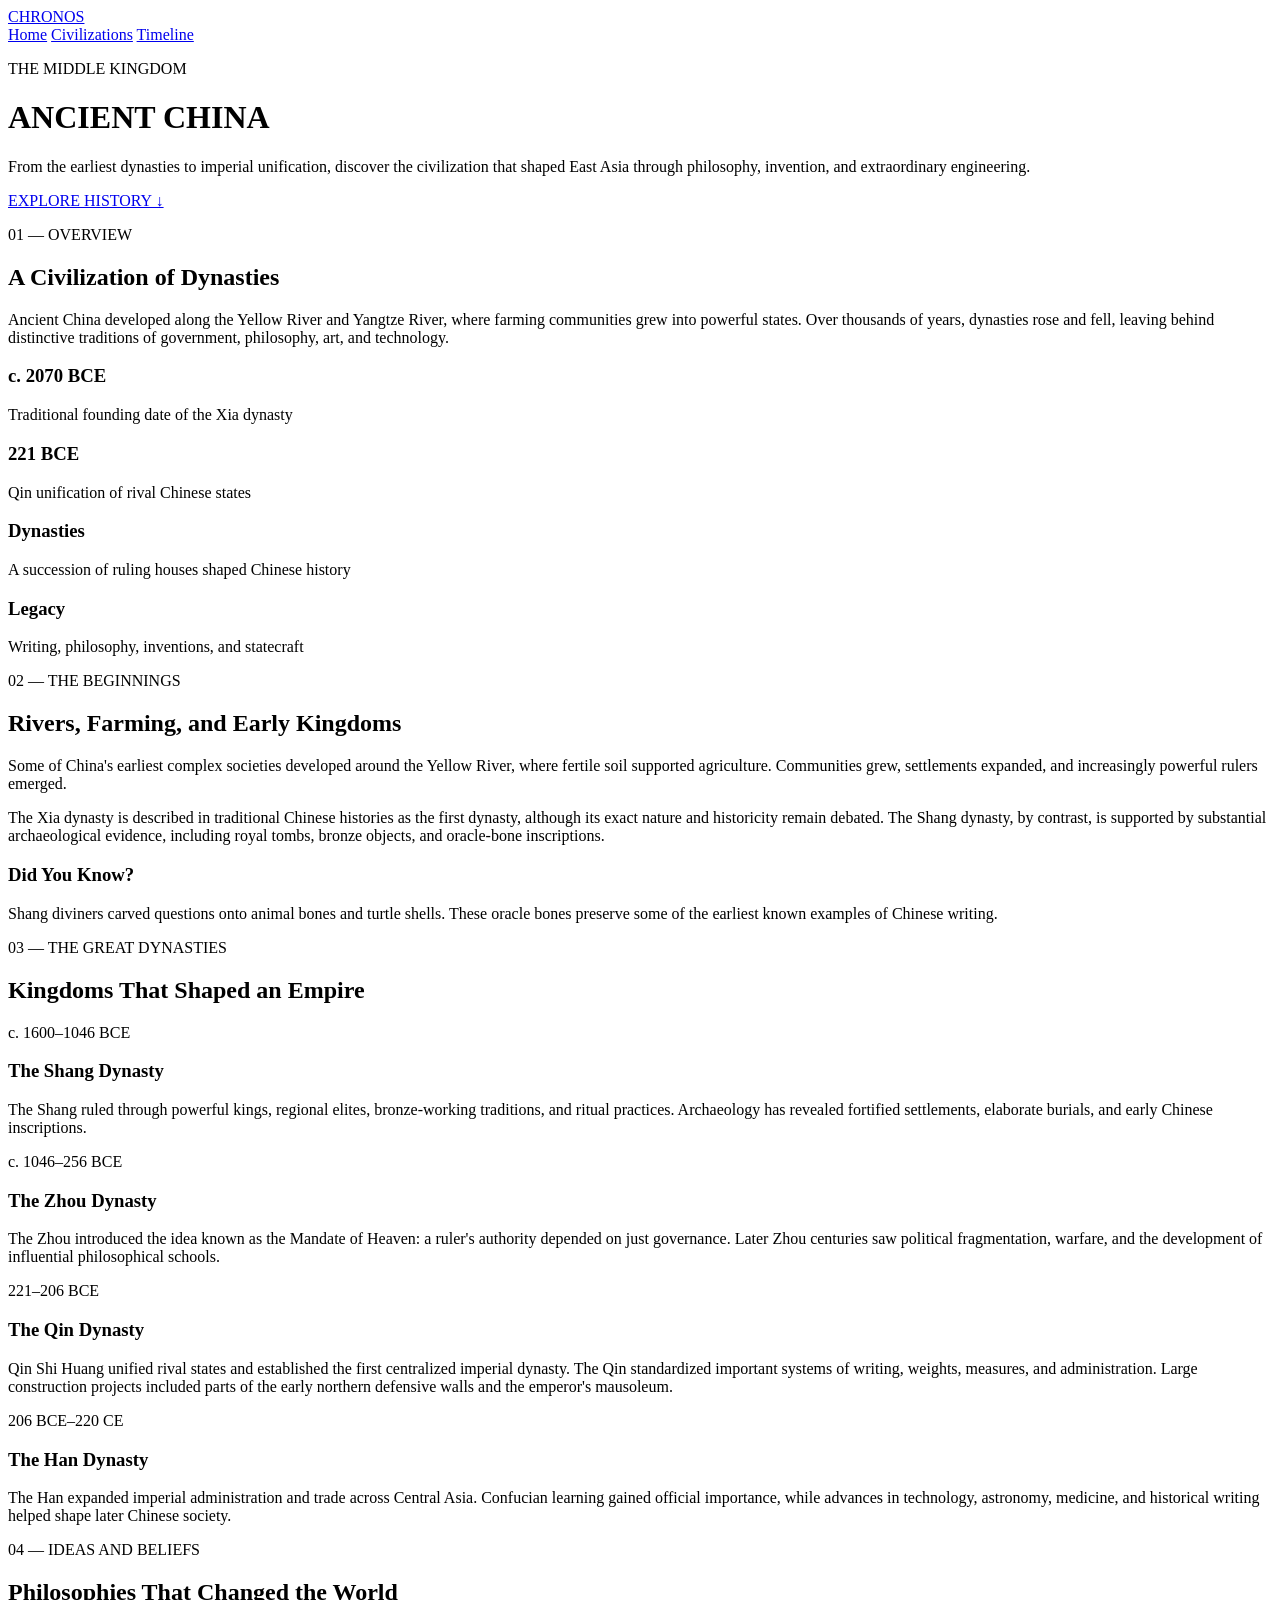
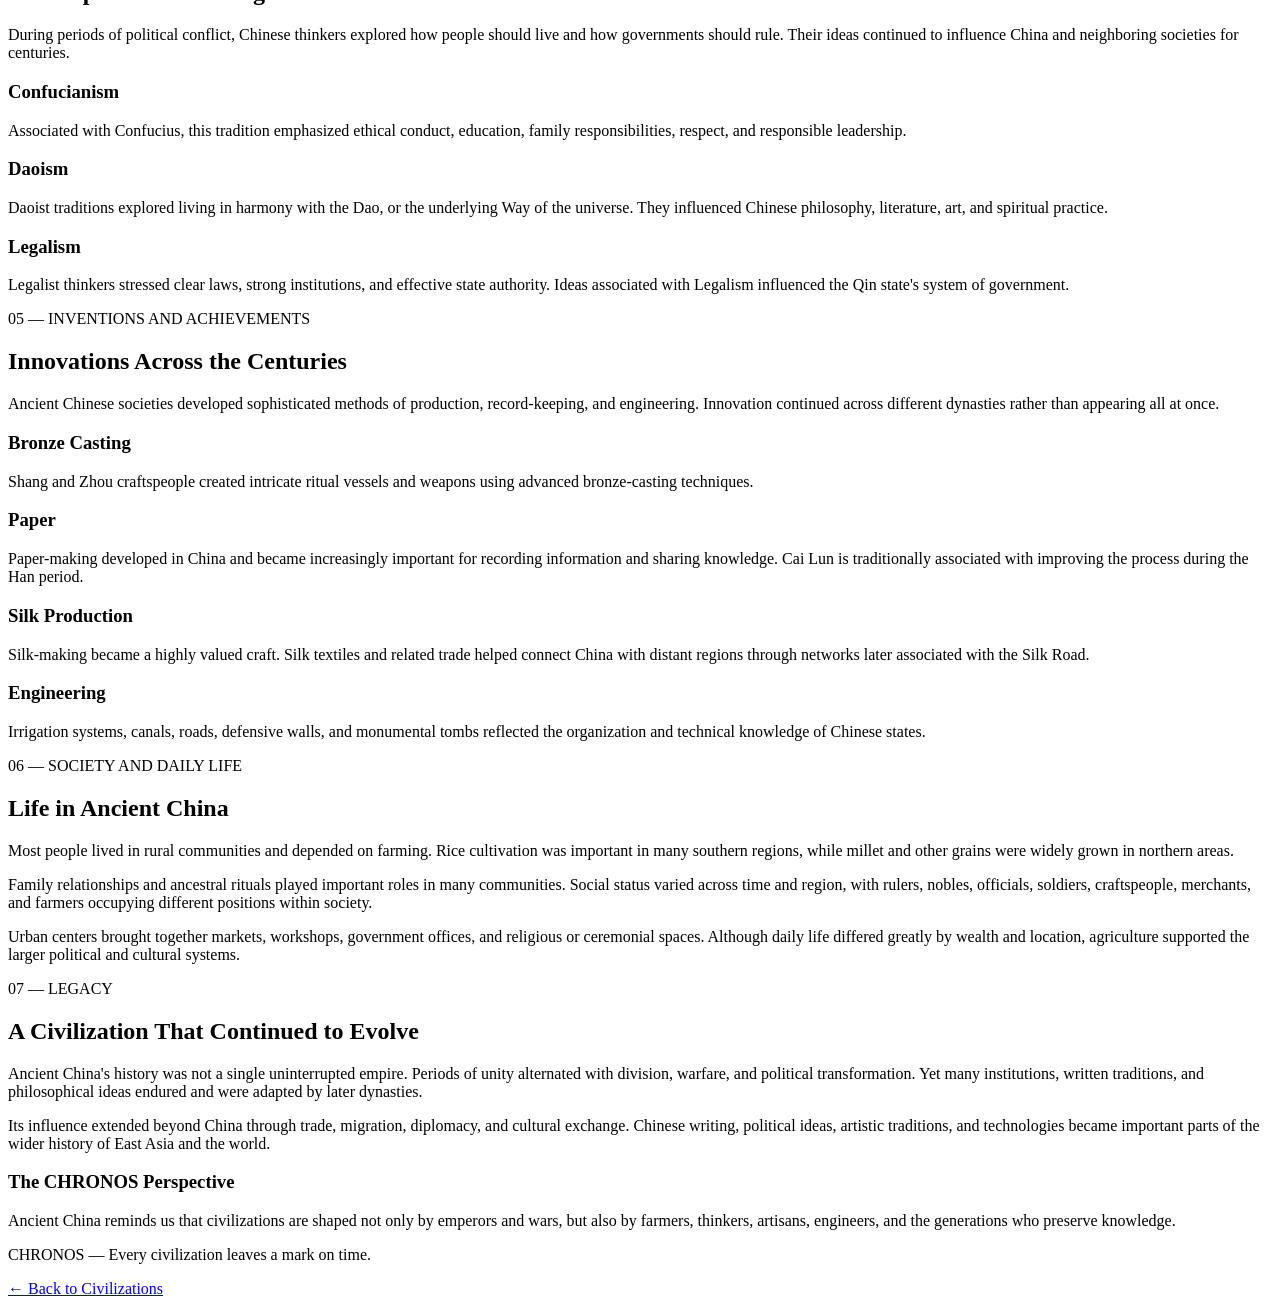
==== AncientChina.html @ 1f56f451 "Add files via upload" ====
<!DOCTYPE html>
<html lang="en">
<head>
    <meta charset="UTF-8">
    <meta name="viewport" content="width=device-width, initial-scale=1.0">
    <title>Ancient China | CHRONOS</title>
    <link rel="stylesheet" href="../CSS/style.css">
    <script src="../JS/main.js" defer></script>
</head>
<body>

<header class="civilization-header">
    <nav class="navbar">
        <a href="../index.html" class="logo">CHRONOS</a>
        <div class="nav-links">
            <a href="../index.html">Home</a>
            <a href="../civilizations.html">Civilizations</a>
            <a href="../timeline.html">Timeline</a>
        </div>
    </nav>

    <div class="header-content">
        <p class="subtitle">THE MIDDLE KINGDOM</p>
        <h1>ANCIENT CHINA</h1>
        <p>
            From the earliest dynasties to imperial unification,
            discover the civilization that shaped East Asia through
            philosophy, invention, and extraordinary engineering.
        </p>
        <a href="#overview" class="second-button">EXPLORE HISTORY ↓</a>
    </div>
</header>

<main>

<section id="overview" class="history-section">
    <p class="section-label">01 — OVERVIEW</p>
    <h2>A Civilization of Dynasties</h2>
    <p class="intro">
        Ancient China developed along the Yellow River and Yangtze River,
        where farming communities grew into powerful states. Over thousands
        of years, dynasties rose and fell, leaving behind distinctive
        traditions of government, philosophy, art, and technology.
    </p>

    <div class="facts">
        <div class="fact-card">
            <h3>c. 2070 BCE</h3>
            <p>Traditional founding date of the Xia dynasty</p>
        </div>
        <div class="fact-card">
            <h3>221 BCE</h3>
            <p>Qin unification of rival Chinese states</p>
        </div>
        <div class="fact-card">
            <h3>Dynasties</h3>
            <p>A succession of ruling houses shaped Chinese history</p>
        </div>
        <div class="fact-card">
            <h3>Legacy</h3>
            <p>Writing, philosophy, inventions, and statecraft</p>
        </div>
    </div>
</section>

<div class="section-divider"></div>

<section class="history-section">
    <p class="section-label">02 — THE BEGINNINGS</p>
    <h2>Rivers, Farming, and Early Kingdoms</h2>

    <p>
        Some of China's earliest complex societies developed around the
        Yellow River, where fertile soil supported agriculture. Communities
        grew, settlements expanded, and increasingly powerful rulers emerged.
    </p>

    <p>
        The Xia dynasty is described in traditional Chinese histories as
        the first dynasty, although its exact nature and historicity remain
        debated. The Shang dynasty, by contrast, is supported by substantial
        archaeological evidence, including royal tombs, bronze objects,
        and oracle-bone inscriptions.
    </p>

    <div class="callout">
        <h3>Did You Know?</h3>
        <p>
            Shang diviners carved questions onto animal bones and turtle
            shells. These oracle bones preserve some of the earliest known
            examples of Chinese writing.
        </p>
    </div>
</section>

<div class="section-divider"></div>

<section class="history-section">
    <p class="section-label">03 — THE GREAT DYNASTIES</p>
    <h2>Kingdoms That Shaped an Empire</h2>

    <div class="periods">

        <div class="period-card">
            <span class="period-date">c. 1600–1046 BCE</span>
            <h3>The Shang Dynasty</h3>
            <p>
                The Shang ruled through powerful kings, regional elites,
                bronze-working traditions, and ritual practices. Archaeology
                has revealed fortified settlements, elaborate burials,
                and early Chinese inscriptions.
            </p>
        </div>

        <div class="period-card">
            <span class="period-date">c. 1046–256 BCE</span>
            <h3>The Zhou Dynasty</h3>
            <p>
                The Zhou introduced the idea known as the Mandate of Heaven:
                a ruler's authority depended on just governance. Later Zhou
                centuries saw political fragmentation, warfare, and the
                development of influential philosophical schools.
            </p>
        </div>

        <div class="period-card">
            <span class="period-date">221–206 BCE</span>
            <h3>The Qin Dynasty</h3>
            <p>
                Qin Shi Huang unified rival states and established the first
                centralized imperial dynasty. The Qin standardized important
                systems of writing, weights, measures, and administration.
                Large construction projects included parts of the early
                northern defensive walls and the emperor's mausoleum.
            </p>
        </div>

        <div class="period-card">
            <span class="period-date">206 BCE–220 CE</span>
            <h3>The Han Dynasty</h3>
            <p>
                The Han expanded imperial administration and trade across
                Central Asia. Confucian learning gained official importance,
                while advances in technology, astronomy, medicine, and
                historical writing helped shape later Chinese society.
            </p>
        </div>

    </div>
</section>

<div class="section-divider"></div>

<section class="history-section">
    <p class="section-label">04 — IDEAS AND BELIEFS</p>
    <h2>Philosophies That Changed the World</h2>

    <p>
        During periods of political conflict, Chinese thinkers explored
        how people should live and how governments should rule. Their
        ideas continued to influence China and neighboring societies
        for centuries.
    </p>

    <div class="periods">

        <div class="period-card">
            <h3>Confucianism</h3>
            <p>
                Associated with Confucius, this tradition emphasized ethical
                conduct, education, family responsibilities, respect, and
                responsible leadership.
            </p>
        </div>

        <div class="period-card">
            <h3>Daoism</h3>
            <p>
                Daoist traditions explored living in harmony with the Dao,
                or the underlying Way of the universe. They influenced
                Chinese philosophy, literature, art, and spiritual practice.
            </p>
        </div>

        <div class="period-card">
            <h3>Legalism</h3>
            <p>
                Legalist thinkers stressed clear laws, strong institutions,
                and effective state authority. Ideas associated with Legalism
                influenced the Qin state's system of government.
            </p>
        </div>

    </div>
</section>

<div class="section-divider"></div>

<section class="history-section">
    <p class="section-label">05 — INVENTIONS AND ACHIEVEMENTS</p>
    <h2>Innovations Across the Centuries</h2>

    <p>
        Ancient Chinese societies developed sophisticated methods of
        production, record-keeping, and engineering. Innovation continued
        across different dynasties rather than appearing all at once.
    </p>

    <div class="periods">

        <div class="period-card">
            <h3>Bronze Casting</h3>
            <p>
                Shang and Zhou craftspeople created intricate ritual vessels
                and weapons using advanced bronze-casting techniques.
            </p>
        </div>

        <div class="period-card">
            <h3>Paper</h3>
            <p>
                Paper-making developed in China and became increasingly
                important for recording information and sharing knowledge.
                Cai Lun is traditionally associated with improving the
                process during the Han period.
            </p>
        </div>

        <div class="period-card">
            <h3>Silk Production</h3>
            <p>
                Silk-making became a highly valued craft. Silk textiles
                and related trade helped connect China with distant
                regions through networks later associated with the Silk Road.
            </p>
        </div>

        <div class="period-card">
            <h3>Engineering</h3>
            <p>
                Irrigation systems, canals, roads, defensive walls, and
                monumental tombs reflected the organization and technical
                knowledge of Chinese states.
            </p>
        </div>

    </div>
</section>

<div class="section-divider"></div>

<section class="history-section">
    <p class="section-label">06 — SOCIETY AND DAILY LIFE</p>
    <h2>Life in Ancient China</h2>

    <p>
        Most people lived in rural communities and depended on farming.
        Rice cultivation was important in many southern regions, while
        millet and other grains were widely grown in northern areas.
    </p>

    <p>
        Family relationships and ancestral rituals played important roles
        in many communities. Social status varied across time and region,
        with rulers, nobles, officials, soldiers, craftspeople, merchants,
        and farmers occupying different positions within society.
    </p>

    <p>
        Urban centers brought together markets, workshops, government
        offices, and religious or ceremonial spaces. Although daily life
        differed greatly by wealth and location, agriculture supported
        the larger political and cultural systems.
    </p>
</section>

<div class="section-divider"></div>

<section class="history-section">
    <p class="section-label">07 — LEGACY</p>
    <h2>A Civilization That Continued to Evolve</h2>

    <p>
        Ancient China's history was not a single uninterrupted empire.
        Periods of unity alternated with division, warfare, and political
        transformation. Yet many institutions, written traditions, and
        philosophical ideas endured and were adapted by later dynasties.
    </p>

    <p>
        Its influence extended beyond China through trade, migration,
        diplomacy, and cultural exchange. Chinese writing, political ideas,
        artistic traditions, and technologies became important parts of
        the wider history of East Asia and the world.
    </p>

    <div class="callout">
        <h3>The CHRONOS Perspective</h3>
        <p>
            Ancient China reminds us that civilizations are shaped not
            only by emperors and wars, but also by farmers, thinkers,
            artisans, engineers, and the generations who preserve knowledge.
        </p>
    </div>
</section>

</main>

<footer class="site-footer">
    <p>CHRONOS — Every civilization leaves a mark on time.</p>
    <a href="../civilizations.html">← Back to Civilizations</a>
</footer>

</body>
</html>
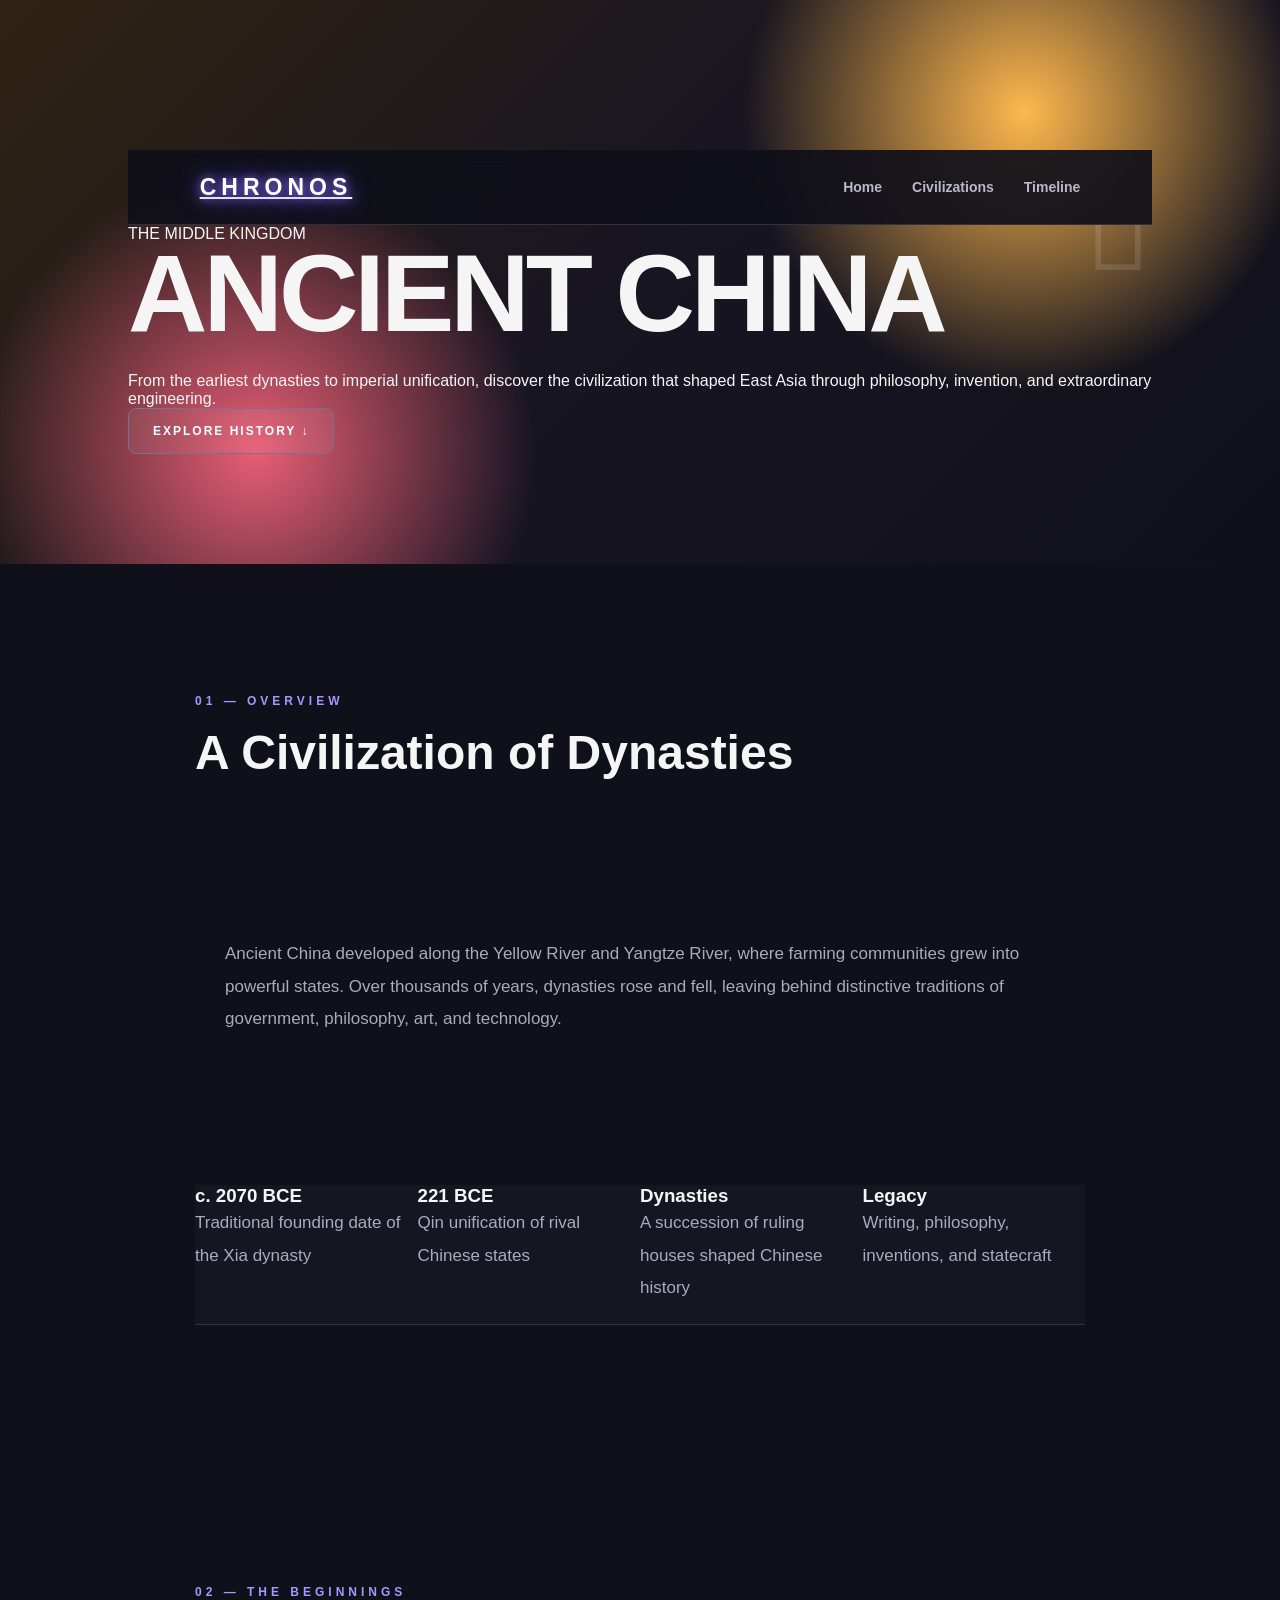
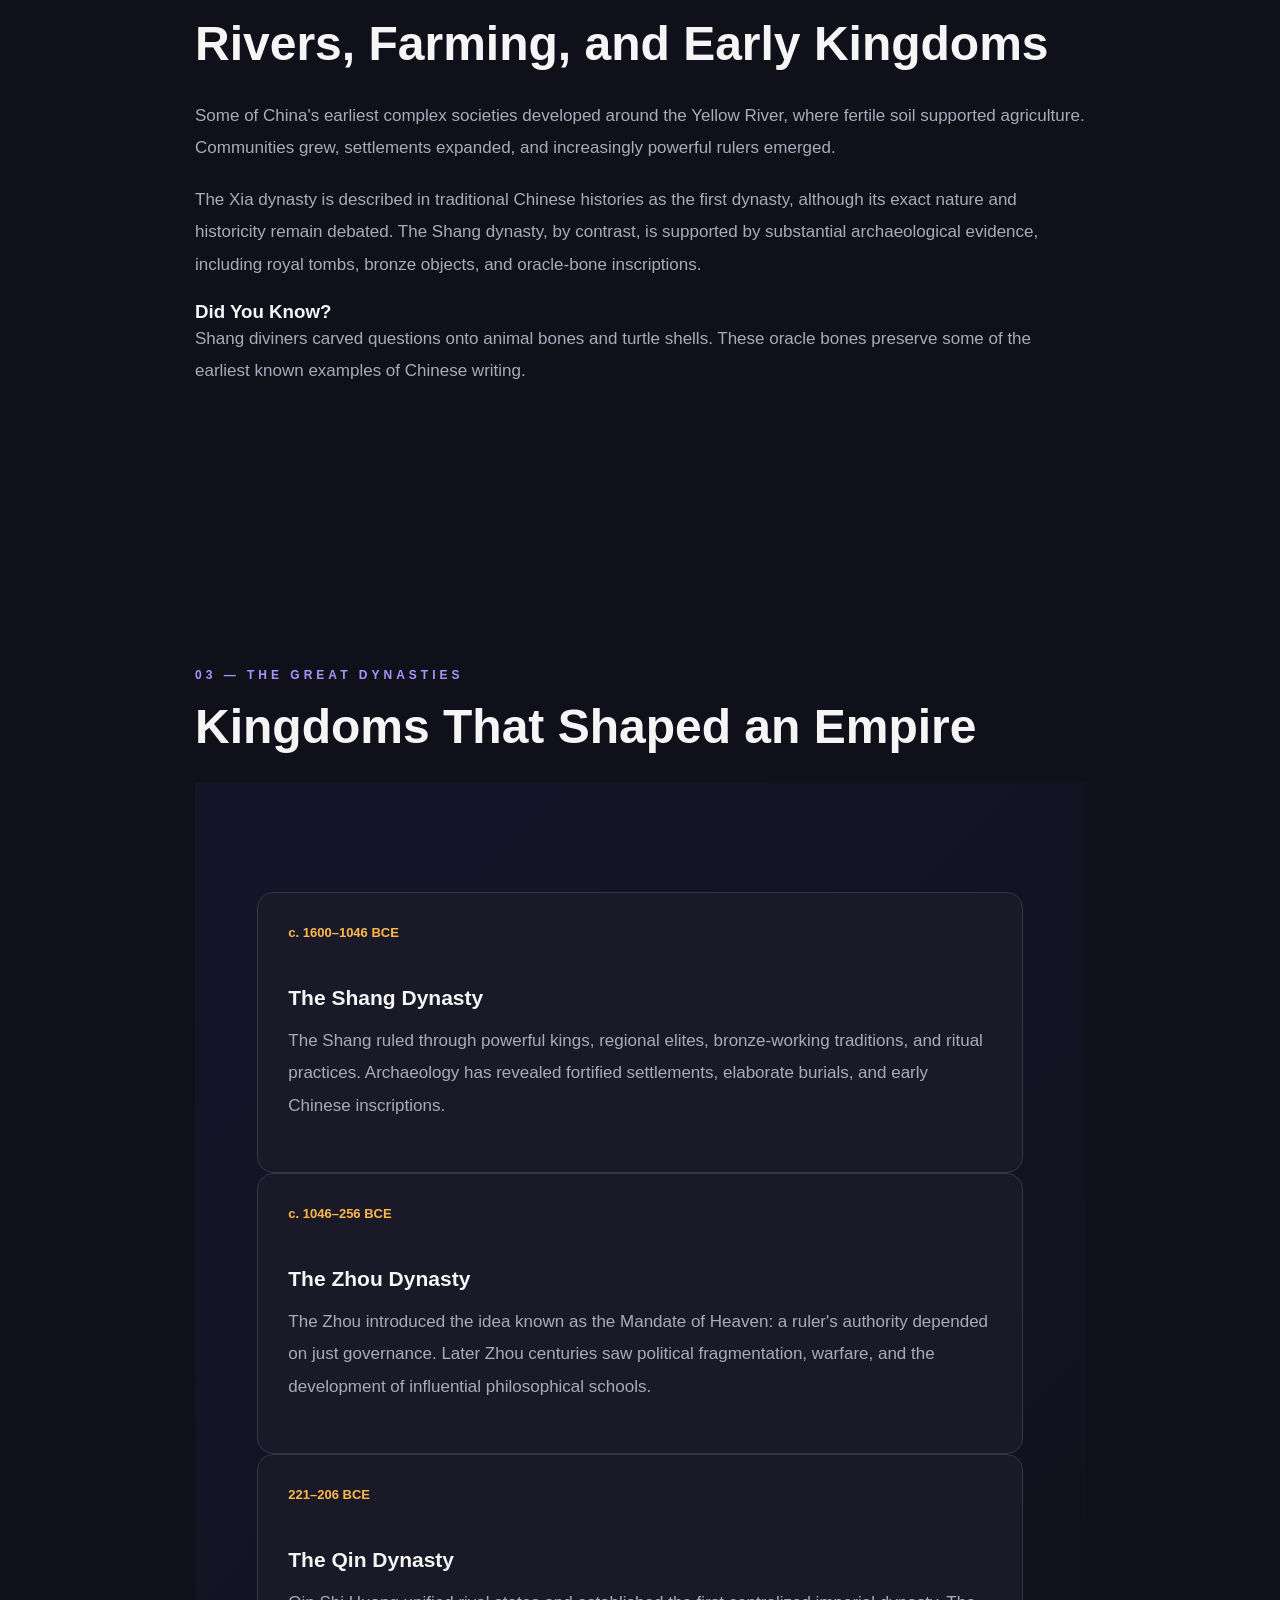
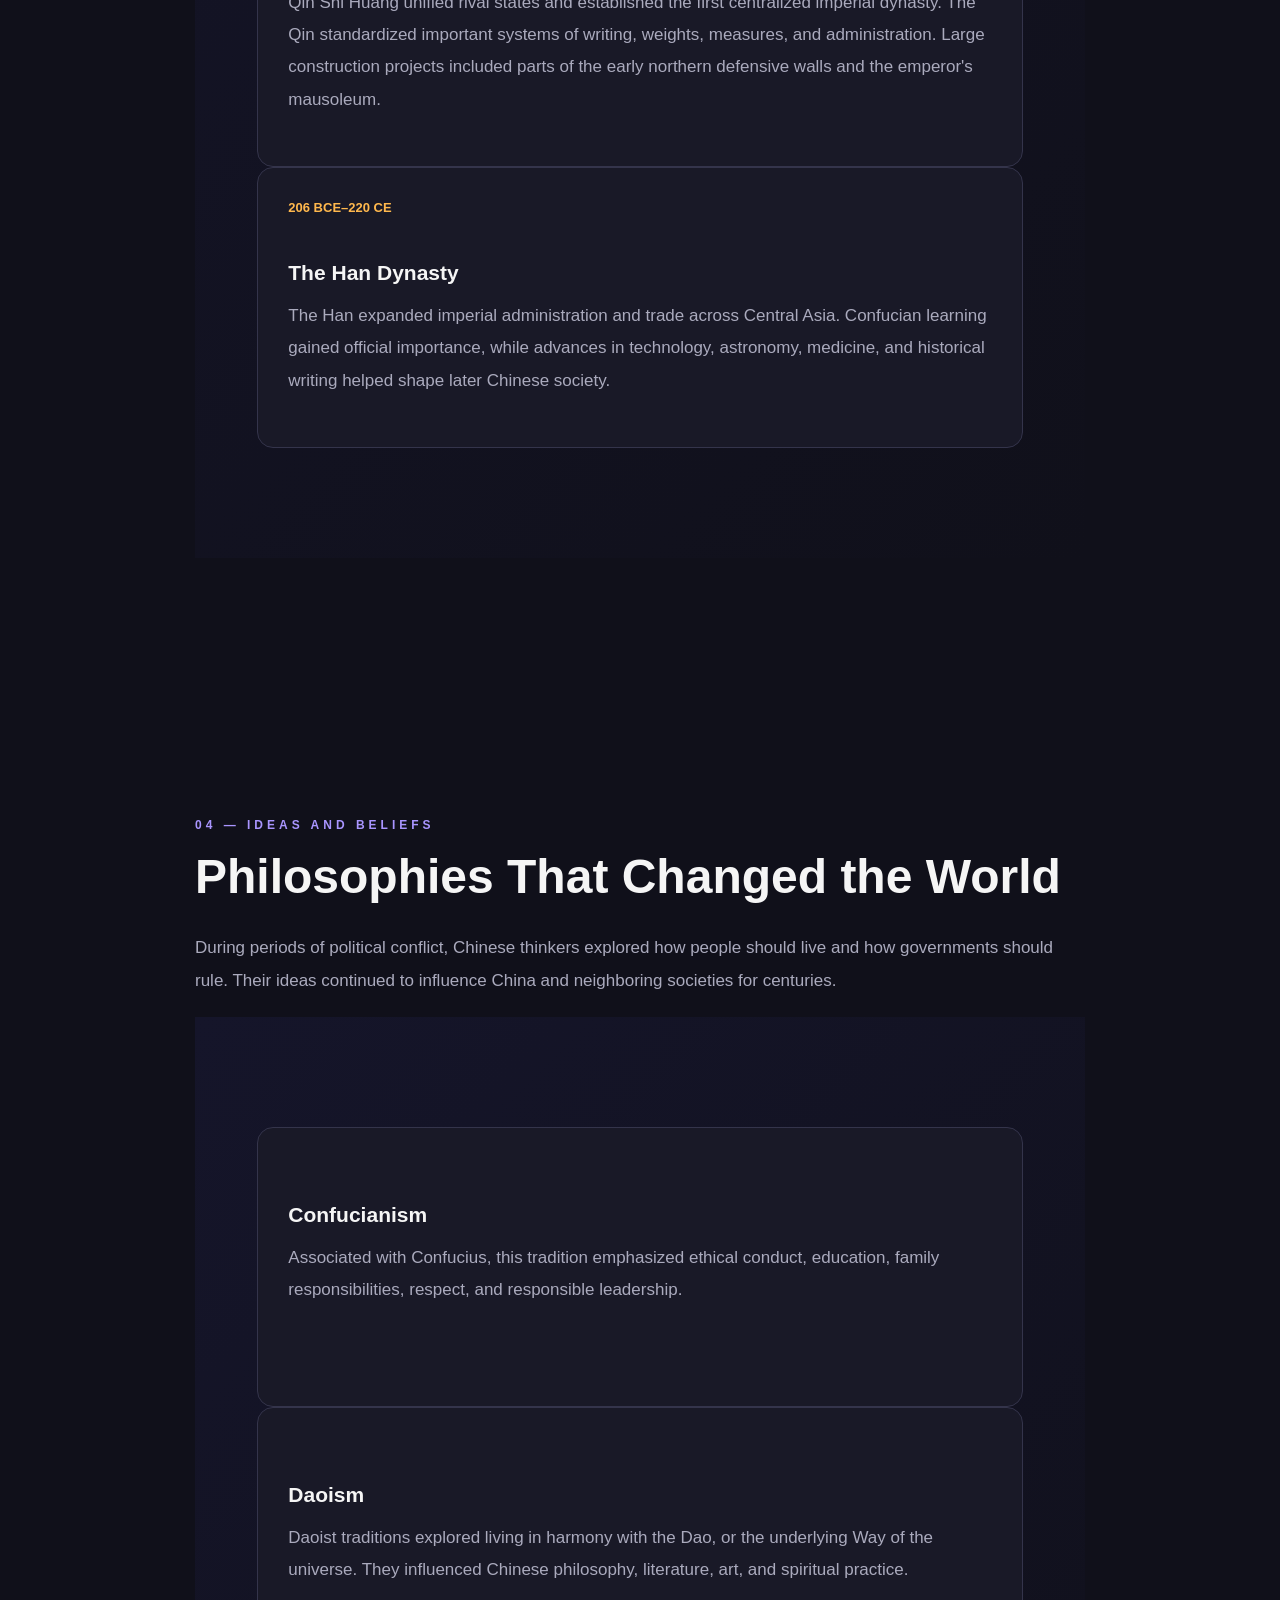
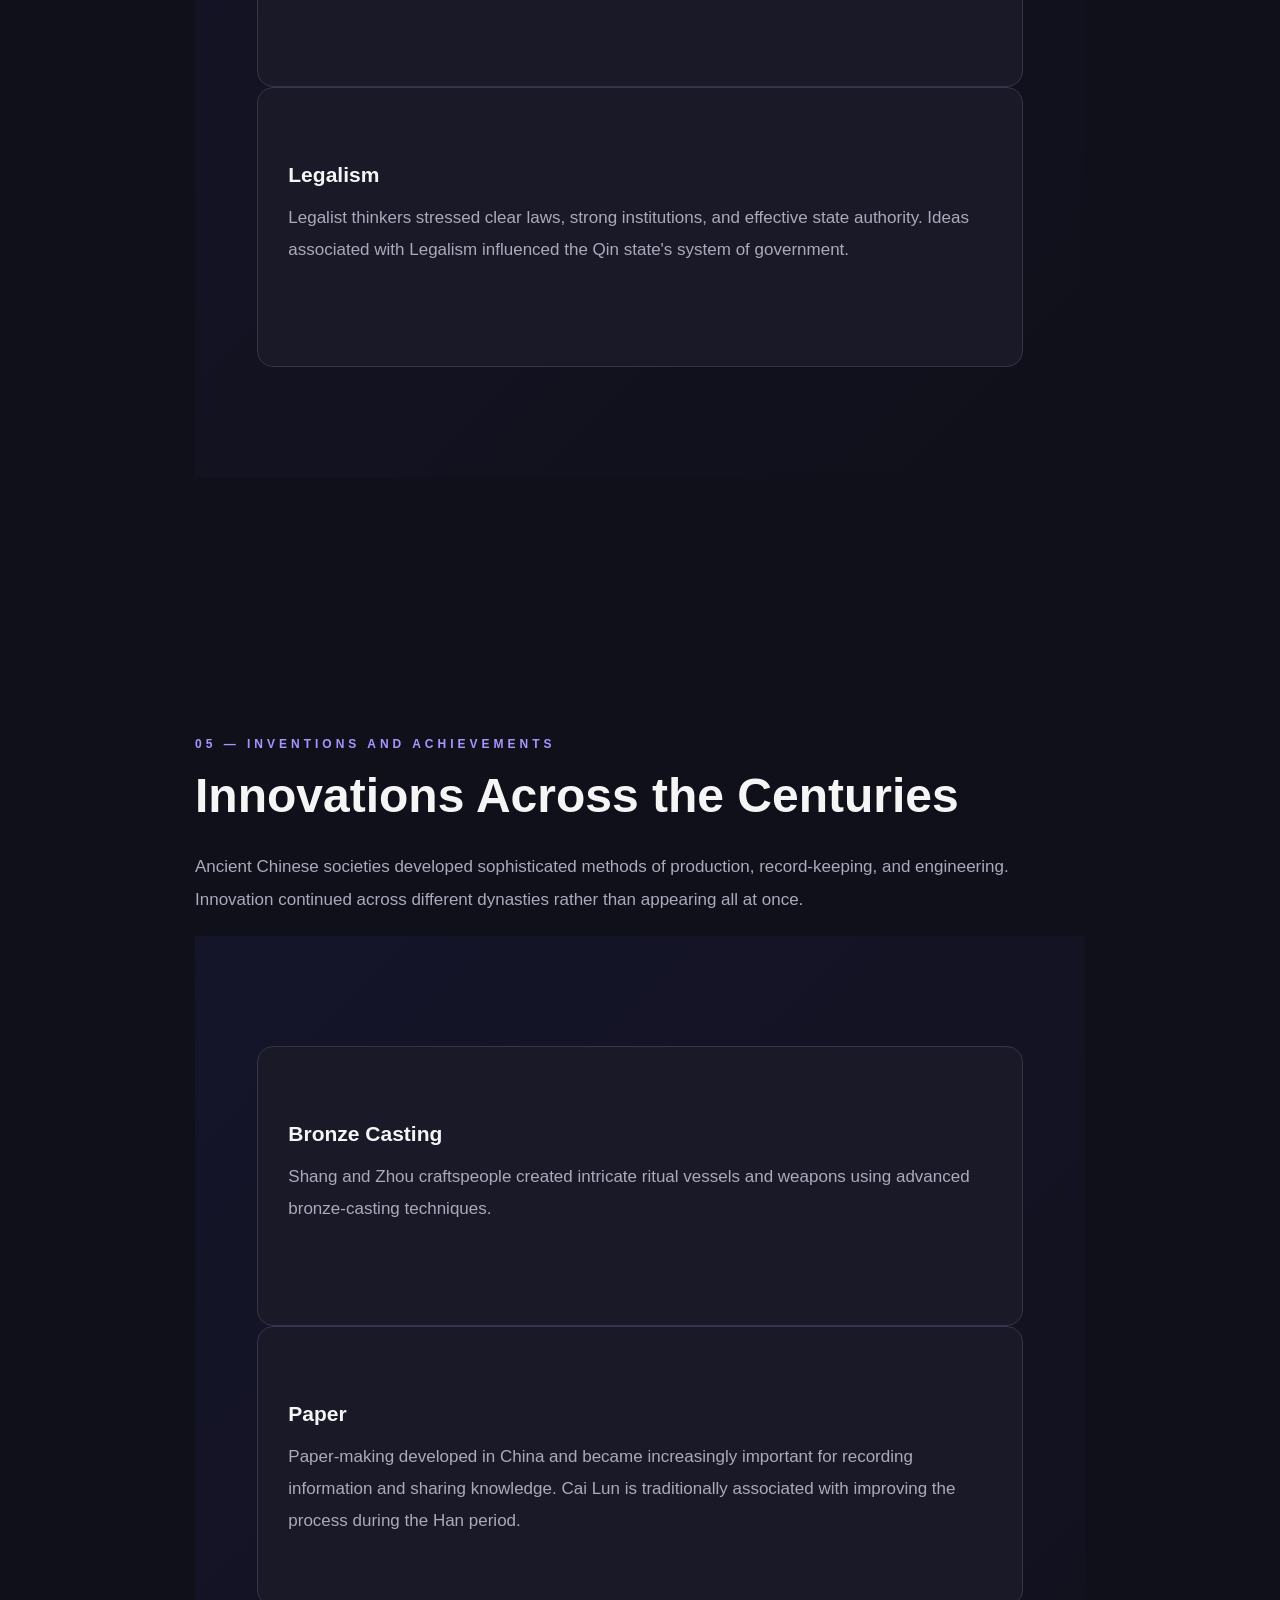
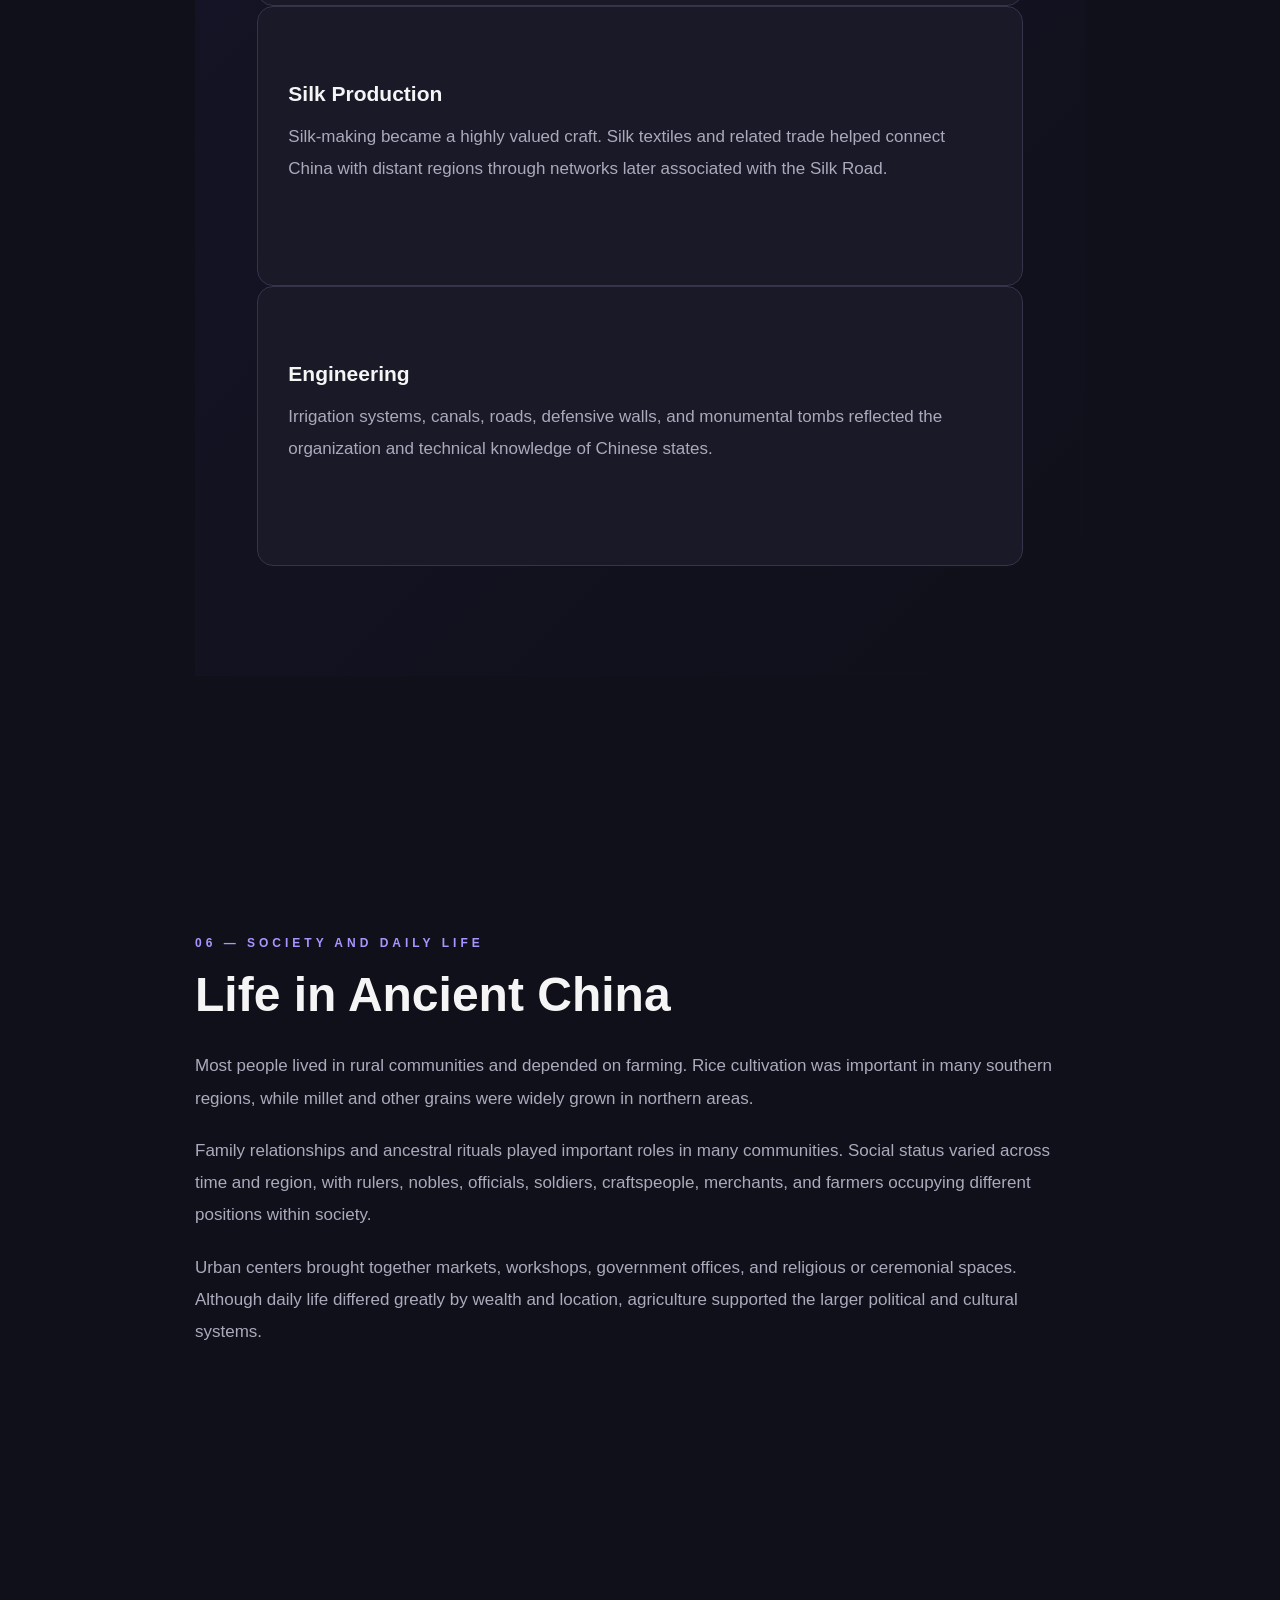
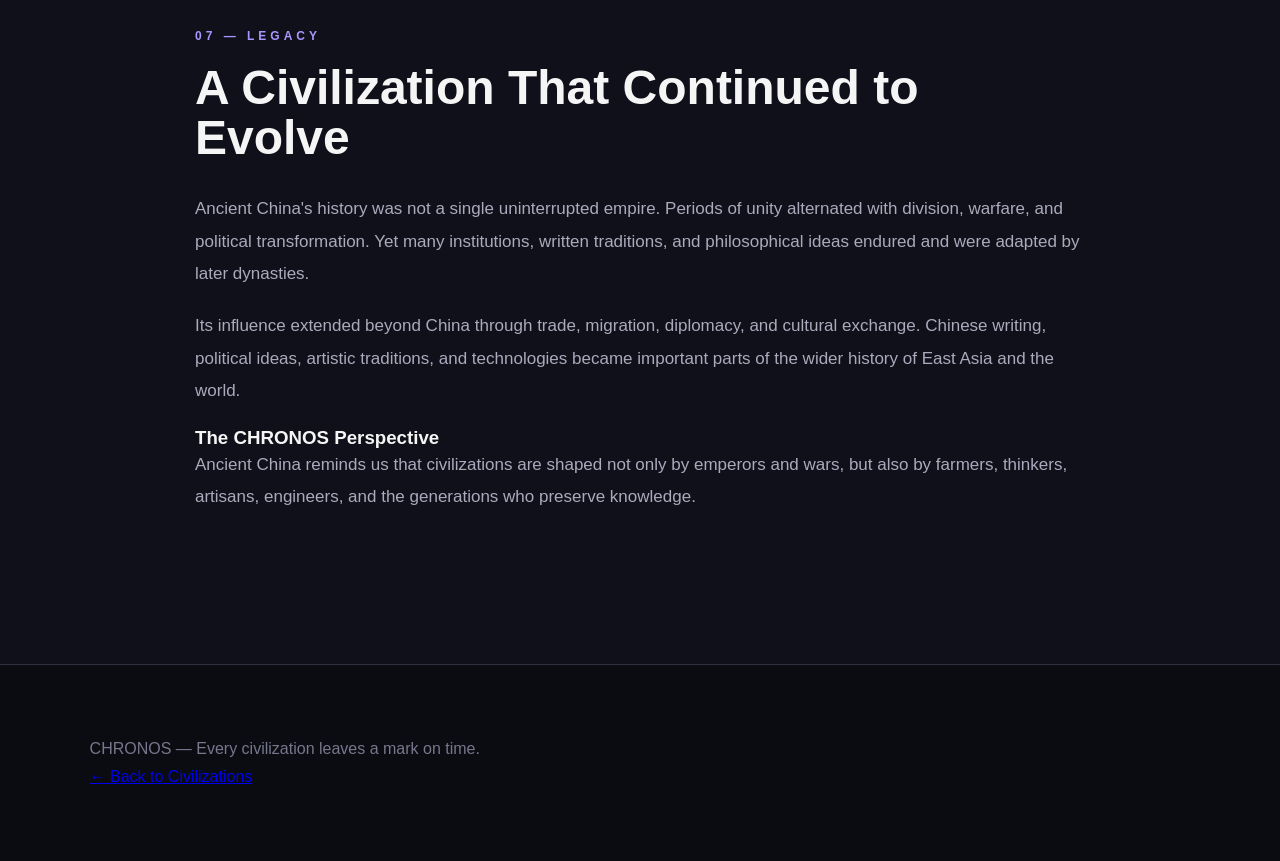
==== commit 3ca4ae3e: "Update AncientChina.html" ====
--- a/AncientChina.html
+++ b/AncientChina.html
@@ -4,7 +4,7 @@
     <meta charset="UTF-8">
     <meta name="viewport" content="width=device-width, initial-scale=1.0">
     <title>Ancient China | CHRONOS</title>
-    <link rel="stylesheet" href="../CSS/style.css">
+    <link rel="stylesheet" href="style.css">
     <script src="../JS/main.js" defer></script>
 </head>
 <body>
@@ -312,4 +312,4 @@
 </footer>
 
 </body>
-</html>+</html>
--- a/style.css
+++ b/style.css
@@ -0,0 +1,1011 @@
+/* =========================================
+   CHRONOS
+   A JOURNEY THROUGH HUMAN HISTORY
+   ========================================= */
+
+
+/* RESET */
+
+* {
+    margin: 0;
+    padding: 0;
+    box-sizing: border-box;
+}
+
+html {
+    scroll-behavior: smooth;
+}
+
+body {
+    background-color: #10101a;
+    color: #f5f5f5;
+    font-family: Arial, Helvetica, sans-serif;
+    overflow-x: hidden;
+}
+
+
+/* =========================================
+   NAVBAR
+   ========================================= */
+
+.navbar {
+    height: 75px;
+
+    display: flex;
+    justify-content: space-between;
+    align-items: center;
+
+    padding: 0 7%;
+
+    background-color: rgba(16, 16, 26, 0.92);
+
+    border-bottom: 1px solid #303044;
+
+    position: sticky;
+    top: 0;
+
+    z-index: 100;
+
+    backdrop-filter: blur(10px);
+}
+
+.logo {
+    font-size: 23px;
+    font-weight: bold;
+
+    letter-spacing: 5px;
+
+    color: #ffffff;
+
+    text-shadow:
+        0 0 10px #8f7cff,
+        0 0 25px #5d4dff;
+}
+
+.nav-links {
+    display: flex;
+    gap: 30px;
+}
+
+.nav-links a {
+    color: #b9b8cc;
+
+    text-decoration: none;
+
+    font-size: 14px;
+    font-weight: bold;
+
+    transition: 0.3s;
+}
+
+.nav-links a:hover {
+    color: #ffffff;
+
+    transform: translateY(-2px);
+
+    text-shadow: 0 0 10px #8f7cff;
+}
+
+
+/* =========================================
+   GENERAL LABELS
+   ========================================= */
+
+.small-title,
+.section-label {
+    color: #a995ff;
+
+    font-size: 12px;
+
+    font-weight: bold;
+
+    letter-spacing: 4px;
+
+    margin-bottom: 20px;
+}
+
+
+/* =========================================
+   HERO
+   ========================================= */
+
+.hero {
+    min-height: 720px;
+
+    display: flex;
+    align-items: center;
+
+    padding: 90px 10%;
+
+    position: relative;
+
+    overflow: hidden;
+
+    background:
+        radial-gradient(
+            circle at 15% 30%,
+            #ff6b9d 0%,
+            transparent 25%
+        ),
+        radial-gradient(
+            circle at 80% 20%,
+            #765cff 0%,
+            transparent 28%
+        ),
+        radial-gradient(
+            circle at 70% 85%,
+            #00c2ff 0%,
+            transparent 25%
+        ),
+        linear-gradient(
+            135deg,
+            #17152b,
+            #111827 50%,
+            #10101a
+        );
+}
+
+
+/* Decorative circles */
+
+.hero::before {
+    content: "";
+
+    position: absolute;
+
+    width: 300px;
+    height: 300px;
+
+    border-radius: 50%;
+
+    border: 2px solid rgba(255, 255, 255, 0.12);
+
+    right: 8%;
+    top: 18%;
+
+    animation: float 6s ease-in-out infinite;
+}
+
+.hero::after {
+    content: "✦";
+
+    position: absolute;
+
+    font-size: 150px;
+
+    color: rgba(255, 255, 255, 0.08);
+
+    right: 15%;
+    bottom: 8%;
+
+    animation: spin 15s linear infinite;
+}
+
+.hero-content {
+    max-width: 850px;
+
+    position: relative;
+
+    z-index: 2;
+}
+
+.hero h1 {
+    font-size: clamp(50px, 8vw, 100px);
+
+    line-height: 0.92;
+
+    letter-spacing: -4px;
+
+    margin-bottom: 30px;
+
+    text-shadow:
+        0 5px 25px rgba(0, 0, 0, 0.4);
+}
+
+.hero-text {
+    color: #d0d0df;
+
+    max-width: 600px;
+
+    font-size: 19px;
+
+    line-height: 1.7;
+
+    margin-bottom: 35px;
+}
+
+
+/* =========================================
+   BUTTONS
+   ========================================= */
+
+.hero-buttons {
+    display: flex;
+
+    gap: 15px;
+
+    flex-wrap: wrap;
+}
+
+.main-button,
+.second-button {
+    display: inline-block;
+
+    padding: 15px 24px;
+
+    text-decoration: none;
+
+    font-size: 12px;
+
+    font-weight: bold;
+
+    letter-spacing: 2px;
+
+    border-radius: 8px;
+
+    transition: 0.3s;
+}
+
+.main-button {
+    background: linear-gradient(
+        135deg,
+        #ffffff,
+        #dcd5ff
+    );
+
+    color: #17152b;
+
+    box-shadow:
+        0 8px 25px rgba(139, 124, 255, 0.3);
+}
+
+.main-button:hover {
+    transform: translateY(-5px) scale(1.03);
+
+    box-shadow:
+        0 12px 35px rgba(139, 124, 255, 0.5);
+}
+
+.second-button {
+    border: 1px solid #77728f;
+
+    color: white;
+
+    background-color: rgba(255, 255, 255, 0.05);
+}
+
+.second-button:hover {
+    background-color: rgba(255, 255, 255, 0.12);
+
+    border-color: white;
+
+    transform: translateY(-4px);
+}
+
+
+/* =========================================
+   INTRO
+   ========================================= */
+
+.intro {
+    max-width: 900px;
+
+    margin: auto;
+
+    padding: 130px 30px;
+}
+
+.intro h1,
+.intro h2 {
+    font-size: 52px;
+
+    line-height: 1.05;
+
+    margin-bottom: 30px;
+}
+
+.intro > p:last-child {
+    color: #aaaabd;
+
+    font-size: 18px;
+
+    line-height: 1.8;
+}
+
+
+/* =========================================
+   ERAS
+   ========================================= */
+
+.eras {
+    padding: 110px 7%;
+
+    background:
+        linear-gradient(
+            135deg,
+            #17152b,
+            #10101a
+        );
+}
+
+.section-heading {
+    margin-bottom: 50px;
+}
+
+.section-heading h2,
+.featured h2 {
+    font-size: 50px;
+
+    line-height: 1;
+}
+
+
+/* =========================================
+   ERA CARDS
+   ========================================= */
+
+.era-container {
+    display: grid;
+
+    grid-template-columns:
+        repeat(auto-fit, minmax(220px, 1fr));
+
+    gap: 22px;
+}
+
+.era-card {
+    min-height: 320px;
+
+    padding: 30px;
+
+    border: 1px solid #34344b;
+
+    border-radius: 18px;
+
+    background:
+        linear-gradient(
+            145deg,
+            rgba(255, 255, 255, 0.08),
+            rgba(255, 255, 255, 0.02)
+        );
+
+    position: relative;
+
+    overflow: hidden;
+
+    transition: 0.4s;
+}
+
+.era-card::before {
+    content: "";
+
+    position: absolute;
+
+    width: 120px;
+    height: 120px;
+
+    border-radius: 50%;
+
+    background-color: #765cff;
+
+    opacity: 0.12;
+
+    right: -40px;
+    top: -40px;
+
+    transition: 0.4s;
+}
+
+.era-card:hover {
+    transform: translateY(-10px) rotate(-1deg);
+
+    border-color: #8f7cff;
+
+    box-shadow:
+        0 15px 40px rgba(0, 0, 0, 0.35);
+}
+
+.era-card:hover::before {
+    transform: scale(2);
+    opacity: 0.2;
+}
+
+.era-card span {
+    color: #8f7cff;
+
+    font-size: 14px;
+
+    font-weight: bold;
+}
+
+.era-card h3 {
+    margin-top: 60px;
+
+    margin-bottom: 15px;
+
+    font-size: 25px;
+}
+
+.era-card p {
+    color: #a5a5b8;
+
+    line-height: 1.7;
+}
+
+.era-card a {
+    display: inline-block;
+
+    margin-top: 25px;
+
+    color: #ffffff;
+
+    text-decoration: none;
+
+    font-size: 11px;
+
+    font-weight: bold;
+
+    letter-spacing: 2px;
+
+    transition: 0.3s;
+}
+
+.era-card a:hover {
+    color: #a995ff;
+
+    transform: translateX(5px);
+}
+
+
+/* =========================================
+   FEATURED CIVILIZATIONS
+   ========================================= */
+
+.featured {
+    padding: 120px 7%;
+
+    background-color: #12121f;
+}
+
+.featured h2 {
+    margin-bottom: 50px;
+}
+
+.featured-container {
+    display: grid;
+
+    grid-template-columns:
+        repeat(auto-fit, minmax(250px, 1fr));
+
+    gap: 25px;
+
+    margin-bottom: 45px;
+}
+
+.civilization-card {
+    min-height: 250px;
+
+    padding: 32px;
+
+    border-radius: 18px;
+
+    border: 1px solid #35354c;
+
+    background:
+        linear-gradient(
+            135deg,
+            #24203d,
+            #171725
+        );
+
+    position: relative;
+
+    overflow: hidden;
+
+    transition: 0.4s;
+}
+
+
+/* Different colorful glow for each card */
+
+.civilization-card:nth-child(1) {
+    background:
+        linear-gradient(
+            135deg,
+            #443516,
+            #1b1922
+        );
+}
+
+.civilization-card:nth-child(2) {
+    background:
+        linear-gradient(
+            135deg,
+            #163b4a,
+            #171725
+        );
+}
+
+.civilization-card:nth-child(3) {
+    background:
+        linear-gradient(
+            135deg,
+            #481b32,
+            #171725
+        );
+}
+
+.civilization-card::after {
+    content: "✦";
+
+    position: absolute;
+
+    font-size: 100px;
+
+    right: -15px;
+    bottom: -35px;
+
+    color: rgba(255, 255, 255, 0.06);
+}
+
+.civilization-card:hover {
+    transform: translateY(-10px);
+
+    border-color: #8f7cff;
+
+    box-shadow:
+        0 15px 40px rgba(0, 0, 0, 0.4);
+}
+
+.civilization-card h3 {
+    margin-bottom: 20px;
+
+    letter-spacing: 2px;
+}
+
+.civilization-card p {
+    color: #aaaabd;
+
+    line-height: 1.7;
+}
+
+
+/* =========================================
+   CIVILIZATION PAGE
+   ========================================= */
+
+.civilization-header {
+    padding: 150px 10% 110px;
+
+    position: relative;
+
+    overflow: hidden;
+
+    background:
+        radial-gradient(
+            circle at 80% 20%,
+            #ffb84d 0%,
+            transparent 25%
+        ),
+        radial-gradient(
+            circle at 20% 80%,
+            #e85d75 0%,
+            transparent 25%
+        ),
+        linear-gradient(
+            135deg,
+            #302313,
+            #171522,
+            #10101a
+        );
+}
+
+.civilization-header::after {
+    content: "𓂀";
+
+    position: absolute;
+
+    right: 10%;
+    top: 20%;
+
+    font-size: 170px;
+
+    opacity: 0.12;
+
+    animation: float 5s ease-in-out infinite;
+}
+
+.civilization-header h1 {
+    font-size: clamp(55px, 9vw, 110px);
+
+    line-height: 0.9;
+
+    letter-spacing: -4px;
+
+    margin-bottom: 30px;
+}
+
+.civilization-header > p:last-child {
+    max-width: 650px;
+
+    color: #d0cbd1;
+
+    font-size: 19px;
+
+    line-height: 1.7;
+}
+
+
+/* =========================================
+   FACTS
+   ========================================= */
+
+.facts {
+    display: grid;
+
+    grid-template-columns: repeat(4, 1fr);
+
+    background-color: #161622;
+
+    border-bottom: 1px solid #303044;
+}
+
+.fact {
+    padding: 38px;
+
+    border-right: 1px solid #303044;
+}
+
+.fact:last-child {
+    border-right: none;
+}
+
+.fact span {
+    color: #8f7cff;
+
+    font-size: 11px;
+
+    font-weight: bold;
+
+    letter-spacing: 2px;
+}
+
+.fact h3 {
+    margin-top: 12px;
+
+    font-size: 17px;
+
+    color: #eeeeee;
+}
+
+
+/* =========================================
+   HISTORY SECTION
+   ========================================= */
+
+.history-section {
+    max-width: 950px;
+
+    margin: auto;
+
+    padding: 130px 30px;
+}
+
+.history-section h2,
+.periods h2,
+.achievements h2 {
+    font-size: 48px;
+
+    line-height: 1.05;
+
+    margin-bottom: 30px;
+}
+
+.history-section p:not(.section-label) {
+    color: #aaaabd;
+
+    line-height: 1.9;
+
+    font-size: 17px;
+
+    margin-bottom: 20px;
+}
+
+
+/* =========================================
+   PERIODS
+   ========================================= */
+
+.periods {
+    padding: 110px 7%;
+
+    background:
+        linear-gradient(
+            135deg,
+            #15152a,
+            #10101a
+        );
+}
+
+.period-container {
+    display: grid;
+
+    grid-template-columns:
+        repeat(auto-fit, minmax(230px, 1fr));
+
+    gap: 22px;
+
+    margin-top: 50px;
+}
+
+.period-card {
+    min-height: 280px;
+
+    padding: 30px;
+
+    border: 1px solid #34344b;
+
+    border-radius: 16px;
+
+    background-color: #191927;
+
+    transition: 0.35s;
+}
+
+.period-card:hover {
+    transform: translateY(-8px);
+
+    border-color: #ffb84d;
+
+    box-shadow:
+        0 12px 35px rgba(0, 0, 0, 0.35);
+}
+
+.period-card span {
+    color: #ffb84d;
+
+    font-size: 13px;
+
+    font-weight: bold;
+}
+
+.period-card h3 {
+    margin-top: 45px;
+
+    margin-bottom: 15px;
+
+    font-size: 21px;
+}
+
+.period-card p {
+    color: #9999ad;
+
+    line-height: 1.7;
+}
+
+
+/* =========================================
+   ACHIEVEMENTS
+   ========================================= */
+
+.achievements {
+    padding: 120px 7%;
+
+    background-color: #12121f;
+}
+
+.achievement-container {
+    display: grid;
+
+    grid-template-columns:
+        repeat(auto-fit, minmax(250px, 1fr));
+
+    gap: 22px;
+
+    margin-top: 50px;
+}
+
+.achievement-card {
+    padding: 35px;
+
+    min-height: 230px;
+
+    border: 1px solid #35354c;
+
+    border-radius: 16px;
+
+    background:
+        linear-gradient(
+            135deg,
+            #211d36,
+            #151522
+        );
+
+    transition: 0.35s;
+}
+
+.achievement-card:hover {
+    transform: translateY(-8px);
+
+    border-color: #45d6ff;
+}
+
+.achievement-card h3 {
+    margin-bottom: 20px;
+
+    letter-spacing: 2px;
+}
+
+.achievement-card p {
+    color: #9999ad;
+
+    line-height: 1.7;
+}
+
+
+/* =========================================
+   BACK BUTTON
+   ========================================= */
+
+.back-section {
+    padding: 40px 7% 100px;
+
+    background-color: #12121f;
+}
+
+
+/* =========================================
+   FOOTER
+   ========================================= */
+
+footer {
+    padding: 75px 7%;
+
+    border-top: 1px solid #303044;
+
+    background-color: #0b0b12;
+
+    color: #77778d;
+}
+
+footer h2 {
+    color: white;
+
+    letter-spacing: 5px;
+
+    margin-bottom: 15px;
+}
+
+footer p {
+    margin-bottom: 10px;
+}
+
+.copyright {
+    font-size: 12px;
+
+    margin-top: 30px;
+}
+
+
+/* =========================================
+   ANIMATIONS
+   ========================================= */
+
+@keyframes float {
+
+    0% {
+        transform: translateY(0px);
+    }
+
+    50% {
+        transform: translateY(-18px);
+    }
+
+    100% {
+        transform: translateY(0px);
+    }
+}
+
+@keyframes spin {
+
+    from {
+        transform: rotate(0deg);
+    }
+
+    to {
+        transform: rotate(360deg);
+    }
+}
+
+
+/* =========================================
+   MOBILE
+   ========================================= */
+
+@media (max-width: 800px) {
+
+    .facts {
+        grid-template-columns: repeat(2, 1fr);
+    }
+
+    .fact:nth-child(2) {
+        border-right: none;
+    }
+
+    .fact:nth-child(3),
+    .fact:nth-child(4) {
+        border-top: 1px solid #303044;
+    }
+
+}
+
+
+@media (max-width: 600px) {
+
+    .navbar {
+        padding: 0 20px;
+    }
+
+    .nav-links {
+        gap: 12px;
+    }
+
+    .nav-links a {
+        font-size: 10px;
+    }
+
+    .hero {
+        padding: 70px 25px;
+    }
+
+    .hero h1 {
+        letter-spacing: -2px;
+    }
+
+    .intro {
+        padding: 90px 25px;
+    }
+
+    .intro h1,
+    .intro h2 {
+        font-size: 38px;
+    }
+
+    .civilization-header {
+        padding: 100px 25px 80px;
+    }
+
+    .civilization-header h1 {
+        letter-spacing: -2px;
+    }
+
+    .history-section {
+        padding: 90px 25px;
+    }
+
+    .history-section h2,
+    .periods h2,
+    .achievements h2 {
+        font-size: 38px;
+    }
+
+}
+
+
+@media (max-width: 500px) {
+
+    .facts {
+        grid-template-columns: 1fr;
+    }
+
+    .fact {
+        border-right: none;
+
+        border-bottom: 1px solid #303044;
+    }
+
+    .fact:last-child {
+        border-bottom: none;
+    }
+
+}
